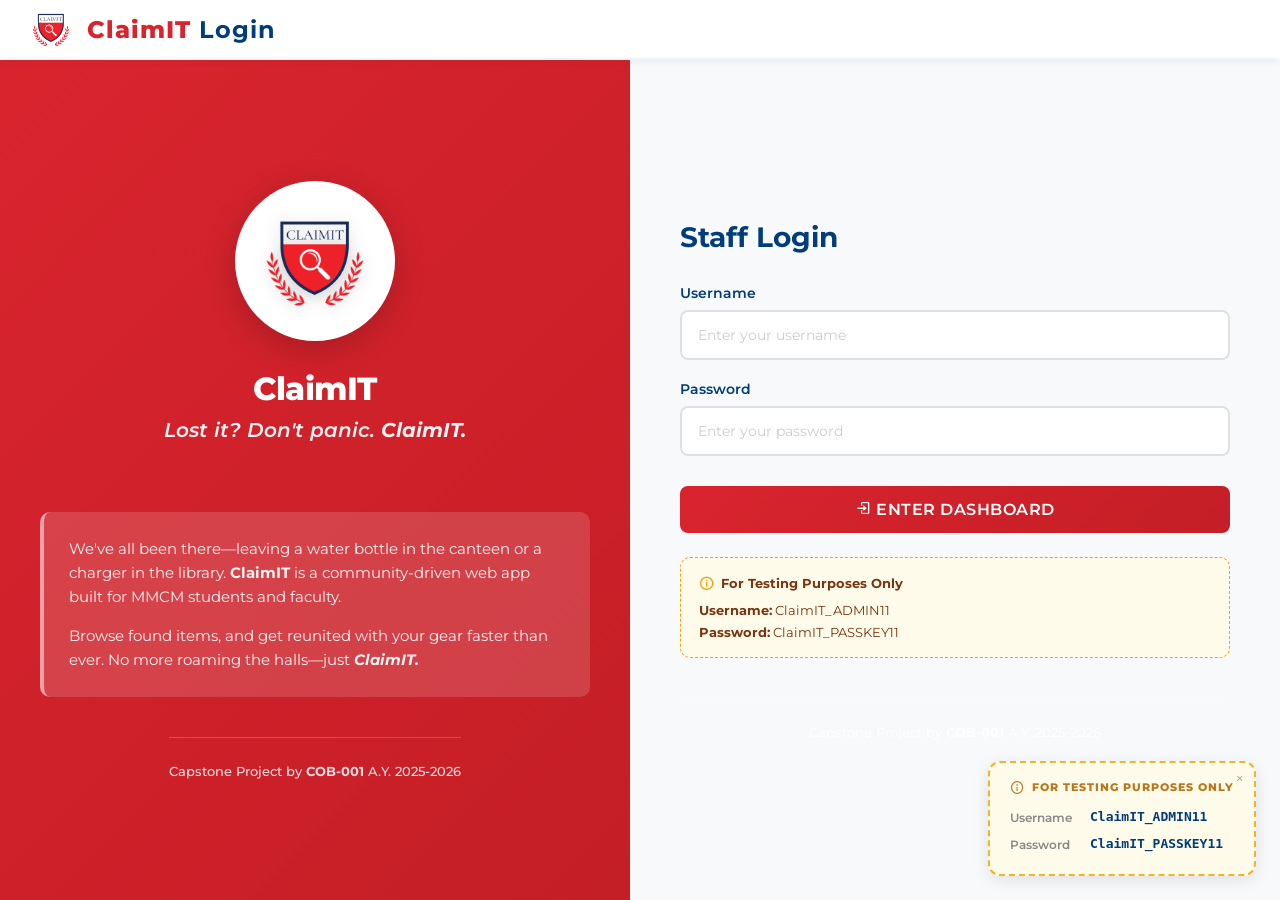
==== add_item.html @ 7726eb04 "Initial" ====
<!DOCTYPE html>
<html lang="en">
<head>
    <meta charset="UTF-8">
    <meta name="viewport" content="width=device-width, initial-scale=1.0">
    <title>Add Item | ClaimIT</title>
    <link rel="stylesheet" href="css/admin-style.css">
    <link href='https://unpkg.com/boxicons@2.1.4/css/boxicons.min.css' rel='stylesheet'>
    <link href="https://fonts.googleapis.com/css2?family=Montserrat:wght@400;500;600;700;800&display=swap" rel="stylesheet">
    <style>
        .navbar-app-logo{width:38px;height:38px;object-fit:contain;}
        .navbar-title-sub{color:#003d7a;font-weight:700;}
        .logout-btn{background:none;border:none;color:#d9242e;font-size:20px;cursor:pointer;padding:6px;border-radius:6px;}
        .logout-btn:hover{background:#f8d7da;}
        .admin_name{color:#333;font-weight:600;font-size:14px;margin-right:8px;}
        .navbar-profile{display:flex;align-items:center;}

        .add-item-form { max-width: 860px; margin: 0 auto; }

        .form-section {
            background: white; padding: 28px 30px;
            border-radius: 12px; box-shadow: 0 2px 8px rgba(0,61,122,0.08);
            margin-bottom: 24px;
        }
        .form-section h3 {
            color: #003d7a; margin-bottom: 22px; font-size: 17px; font-weight: 700;
            display: flex; align-items: center; gap: 10px;
            border-bottom: 2px solid #f0f5ff; padding-bottom: 14px;
        }
        .form-grid { display: grid; grid-template-columns: 1fr 1fr; gap: 20px; }
        .form-group { display: flex; flex-direction: column; }
        .form-group.full { grid-column: 1 / -1; }
        .form-group label {
            color: #003d7a; font-weight: 700; margin-bottom: 7px; font-size: 13px;
        }
        .form-group label .req { color: #d9242e; }
        .form-group input, .form-group select, .form-group textarea {
            padding: 11px 13px; border: 2px solid #e0e0e0; border-radius: 8px;
            font-size: 14px; font-family: inherit; transition: border-color 0.2s;
        }
        .form-group input:focus, .form-group select:focus, .form-group textarea:focus {
            outline: none; border-color: #d9242e; box-shadow: 0 0 0 3px rgba(217,36,46,0.1);
        }
        .form-group textarea { resize: vertical; min-height: 80px; }

        /* Image section */
        .image-grid {
            display: grid; grid-template-columns: 1fr 1fr; gap: 20px;
        }
        .capture-option {
            border: 2px dashed #d0dff5; border-radius: 12px; padding: 20px;
            text-align: center; background: #f8faff;
        }
        .capture-option h4 { color: #003d7a; margin-bottom:10px; font-size:15px; }
        .capture-option p  { color: #888; font-size:12px; margin-bottom:12px; }
        .capture-btn {
            display: block; width: 100%;
            padding: 10px; margin-bottom: 8px;
            background: linear-gradient(135deg, #d9242e, #c41e26);
            color: white; border: none; border-radius: 8px;
            font-size: 13px; font-weight: 700; cursor: pointer;
            font-family: inherit; transition: opacity 0.2s;
        }
        .capture-btn:hover { opacity: 0.88; }
        .capture-btn.secondary { background: #003d7a; }
        .capture-btn.stop      { background: #6c757d; }
        .capture-btn:disabled  { background: #ccc; cursor: not-allowed; }

        #cameraVideo, #imagePreview, #cameraPreview {
            width: 100%; max-height: 220px; border-radius: 8px;
            object-fit: cover; display: none; margin-bottom: 10px;
        }
        #imagePreview, #cameraPreview { object-fit: contain; background: #f0f5ff; }

        /* Preview strip */
        .img-preview-strip {
            width: 100%; height: 180px;
            border: 2px dashed #d0dff5; border-radius: 10px;
            display: flex; align-items: center; justify-content: center;
            background: #f8faff; overflow: hidden; margin-bottom: 16px;
        }
        .img-preview-strip img { width:100%; height:100%; object-fit:contain; }
        .img-preview-strip span { color:#aaa; font-size:13px; font-weight:600; }

        /* Form actions */
        .form-actions {
            display: flex; gap: 14px; justify-content: flex-end; margin-top: 6px;
        }
        .btn-submit {
            padding: 13px 32px; background: linear-gradient(135deg,#d9242e,#c41e26);
            color:white; border:none; border-radius:8px; font-size:14px;
            font-weight:700; cursor:pointer; font-family:inherit;
            transition: transform 0.2s, box-shadow 0.2s;
        }
        .btn-submit:hover { transform:translateY(-2px); box-shadow:0 6px 20px rgba(217,36,46,0.3); }
        .btn-cancel-link {
            padding: 13px 24px; background:#6c757d; color:white; border:none;
            border-radius:8px; font-size:14px; font-weight:700; cursor:pointer;
            font-family:inherit; text-decoration:none; display:inline-flex;
            align-items:center;
        }
        .btn-cancel-link:hover { background:#5a6268; }

        .alert {
            padding:14px 18px; border-radius:8px; margin-bottom:20px;
            border-left:4px solid; animation:slideDown 0.3s ease;
            display:flex; align-items:center; gap:10px; font-weight:600; font-size:14px;
        }
        .alert-success { background:#d4edda; color:#155724; border-color:#28a745; }
        .alert-error   { background:#f8d7da; color:#721c24; border-color:#d9242e; }
        @keyframes slideDown { from{opacity:0;transform:translateY(-10px)} to{opacity:1;transform:translateY(0)} }

        @media(max-width:768px) {
            .form-grid, .image-grid { grid-template-columns:1fr; }
            .form-actions { flex-direction:column; }
        }
    </style>
</head>
<body>

    <div id="sidebarMount"></div>
    <div id="navbarMount"></div>

    <section class="home-section">
        <div class="home-content">
            <h2 id="pageTitle" style="color:#003d7a;margin-bottom:24px;font-size:22px;">Add New Found Item</h2>

            <div id="alertArea"></div>

            <div class="add-item-form">

                <!-- Item Details -->
                <div class="form-section">
                    <h3><i class='bx bx-package'></i> Item Details</h3>
                    <div class="form-grid">
                        <div class="form-group">
                            <label>Item Name <span class="req">*</span></label>
                            <input type="text" id="item_name" placeholder="e.g., iPhone 13 Pro">
                        </div>
                        <div class="form-group">
                            <label>Category <span class="req">*</span></label>
                            <select id="category">
                                <option value="">-- Select Category --</option>
                                <option>Electronics</option><option>Clothing</option>
                                <option>Accessories</option><option>Books</option>
                                <option>IDs/Cards</option><option>Bags</option>
                                <option>School Supplies</option><option>Sports Equipment</option>
                                <option>Personal Items</option><option>Other</option>
                            </select>
                        </div>
                        <div class="form-group full">
                            <label>Location Found <span class="req">*</span></label>
                            <input type="text" id="found_location" placeholder="e.g., Library 2nd Floor, near study tables">
                        </div>
                    </div>
                </div>

                <!-- Description -->
                <div class="form-section">
                    <h3><i class='bx bx-info-circle'></i> Item Description</h3>
                    <div class="form-grid">
                        <div class="form-group">
                            <label>Brand</label>
                            <input type="text" id="brand" placeholder="e.g., Apple, Samsung, Nike">
                        </div>
                        <div class="form-group">
                            <label>Color</label>
                            <input type="text" id="color" placeholder="e.g., Black, Silver">
                        </div>
                        <div class="form-group">
                            <label>Amount / Quantity</label>
                            <input type="text" id="amount" placeholder="e.g., 1 piece, 2 units">
                        </div>
                        <div class="form-group">
                            <label>Other Notes</label>
                            <input type="text" id="notes" placeholder="Condition, markings, etc.">
                        </div>
                        <div class="form-group full">
                            <label>Full Description</label>
                            <textarea id="description" placeholder="Any additional details…"></textarea>
                        </div>
                    </div>
                </div>

                <!-- Photo -->
                <div class="form-section">
                    <h3><i class='bx bx-camera'></i> Item Photo</h3>

                    <div class="img-preview-strip" id="previewStrip">
                        <span>No photo selected yet</span>
                    </div>

                    <div class="image-grid">
                        <!-- Camera -->
                        <div class="capture-option">
                            <h4>📷 Webcam / Camera</h4>
                            <p>Capture using your device camera</p>
                            <video id="cameraVideo" playsinline autoplay muted></video>
                            <canvas id="canvas" style="display:none;"></canvas>
                            <img id="cameraPreview" alt="Captured">
                            <button type="button" class="capture-btn" id="startCameraBtn">▶ Start Camera</button>
                            <button type="button" class="capture-btn secondary" id="capturePhotoBtn" style="display:none;">📸 Capture Photo</button>
                            <button type="button" class="capture-btn stop"      id="stopCameraBtn"   style="display:none;">■ Stop Camera</button>
                        </div>
                        <!-- File Upload -->
                        <div class="capture-option">
                            <h4>📁 Upload File</h4>
                            <p>Choose an image from your device</p>
                            <img id="imagePreview" alt="Preview">
                            <button type="button" class="capture-btn" onclick="document.getElementById('fileInput').click()">
                                <i class='bx bx-upload'></i> Choose File
                            </button>
                            <input type="file" id="fileInput" accept="image/*" style="display:none;">
                            <p style="font-size:11px;color:#aaa;margin-top:8px;">JPG, PNG, GIF, WebP</p>
                        </div>
                    </div>
                </div>

                <!-- Actions -->
                <div class="form-actions">
                    <a href="admin.html" class="btn-cancel-link"><i class='bx bx-arrow-back'></i> Cancel</a>
                    <button type="button" class="btn-submit" id="submitBtn" onclick="submitForm()">
                        <i class='bx bx-plus-circle'></i> Add Item
                    </button>
                </div>

            </div>
        </div>
    </section>

    <script src="admin-state.js"></script>
    <script>
    requireAuth();

    let capturedDataUrl = null; // from webcam
    let uploadedDataUrl = null; // from file input
    let editItemId      = null;

    async function init() {
        await loadState();
        document.getElementById('sidebarMount').outerHTML = renderSidebar('add_item.html');
        document.getElementById('navbarMount').outerHTML  = renderNavbar('add_item.html');

        // Check edit mode
        const params = new URLSearchParams(window.location.search);
        if (params.has('edit')) {
            editItemId = parseInt(params.get('edit'));
            loadEditData(editItemId);
        }
    }

    function loadEditData(id) {
        const item = getItems().find(i => i.item_id == id);
        if (!item) return;
        document.getElementById('pageTitle').textContent = 'Edit Item';
        document.getElementById('submitBtn').innerHTML   = '<i class="bx bx-save"></i> Save Changes';
        document.getElementById('item_name').value     = item.item_name;
        document.getElementById('category').value      = item.category;
        document.getElementById('found_location').value= item.found_location;
        document.getElementById('description').value   = item.description;
        // Show existing image
        setPreview(item.image || 'assets/default/DEF.png');
    }

    /* ── SUBMIT ───────────────────────────── */
    function submitForm() {
        const name     = document.getElementById('item_name').value.trim();
        const category = document.getElementById('category').value;
        const location = document.getElementById('found_location').value.trim();

        if (!name)     { showAlert('Item Name is required.', 'error'); return; }
        if (!category) { showAlert('Please select a Category.', 'error'); return; }
        if (!location) { showAlert('Location Found is required.', 'error'); return; }

        const imgData = capturedDataUrl || uploadedDataUrl || null;

        if (editItemId) {
            // EDIT MODE
            const changes = {
                item_name:      name,
                category:       category,
                found_location: location,
                description:    buildDesc(),
            };
            if (imgData) changes.image = imgData;
            updateItem(editItemId, changes);
            showAlert(`✓ Item <strong>${name}</strong> updated successfully! Product Code: <strong>${getItems().find(i=>i.item_id==editItemId)?.product_code}</strong>`, 'success');
            setTimeout(() => window.location.href = 'admin.html', 2200);
        } else {
            // ADD MODE
            const newItem = addItem({
                item_name:      name,
                category:       category,
                found_location: location,
                brand:          document.getElementById('brand').value.trim(),
                color:          document.getElementById('color').value.trim(),
                amount:         document.getElementById('amount').value.trim(),
                description:    document.getElementById('description').value.trim(),
                previewImage:   imgData
            });
            showAlert(`✓ Item <strong>${name}</strong> added! Product Code: <strong>${newItem.product_code}</strong>`, 'success');
            resetForm();
        }
    }

    function buildDesc() {
        const parts = [];
        const b = document.getElementById('brand').value.trim();
        const c = document.getElementById('color').value.trim();
        const a = document.getElementById('amount').value.trim();
        const d = document.getElementById('description').value.trim();
        if (b) parts.push(`Brand: ${b}`);
        if (c) parts.push(`Color: ${c}`);
        if (a) parts.push(`Amount: ${a}`);
        if (d) parts.push(d);
        return parts.join(' | ') || 'No description provided.';
    }

    function resetForm() {
        ['item_name','brand','color','amount','notes','description'].forEach(id => {
            document.getElementById(id).value = '';
        });
        document.getElementById('category').value = '';
        document.getElementById('found_location').value = '';
        capturedDataUrl = null;
        uploadedDataUrl = null;
        document.getElementById('fileInput').value = '';
        document.getElementById('imagePreview').style.display  = 'none';
        document.getElementById('cameraPreview').style.display = 'none';
        setPreview(null);
    }

    /* ── ALERT ────────────────────────────── */
    function showAlert(msg, type) {
        const area = document.getElementById('alertArea');
        area.innerHTML = `
            <div class="alert alert-${type}">
                <i class='bx ${type==='success'?'bx-check-circle':'bx-x-circle'}'></i>
                <span>${msg}</span>
            </div>`;
        area.scrollIntoView({ behavior: 'smooth', block: 'nearest' });
        if (type === 'success') {
            setTimeout(() => area.innerHTML = '', 5000);
        }
    }

    /* ── IMAGE PREVIEW ────────────────────── */
    function setPreview(src) {
        const strip = document.getElementById('previewStrip');
        if (!src) {
            strip.innerHTML = '<span>No photo selected yet</span>';
        } else {
            strip.innerHTML = `<img src="${src}" onerror="this.src='assets/default/DEF.png'">`;
        }
    }

    // File upload
    document.getElementById('fileInput').addEventListener('change', e => {
        const file = e.target.files[0];
        if (!file) return;
        const reader = new FileReader();
        reader.onload = ev => {
            uploadedDataUrl = ev.target.result;
            capturedDataUrl = null;
            const prev = document.getElementById('imagePreview');
            prev.src = ev.target.result;
            prev.style.display = 'block';
            setPreview(ev.target.result);
        };
        reader.readAsDataURL(file);
    });

    // Webcam
    let cameraStream = null;
    document.getElementById('startCameraBtn').addEventListener('click', async () => {
        try {
            cameraStream = await navigator.mediaDevices.getUserMedia({ video: { facingMode:'environment' } });
            const vid = document.getElementById('cameraVideo');
            vid.srcObject = cameraStream;
            vid.play();
            vid.style.display = 'block';
            document.getElementById('startCameraBtn').style.display  = 'none';
            document.getElementById('capturePhotoBtn').style.display = 'block';
            document.getElementById('stopCameraBtn').style.display   = 'block';
        } catch(err) {
            showAlert('Camera error: ' + err.message, 'error');
        }
    });

    document.getElementById('capturePhotoBtn').addEventListener('click', () => {
        const vid    = document.getElementById('cameraVideo');
        const canvas = document.getElementById('canvas');
        canvas.width  = vid.videoWidth;
        canvas.height = vid.videoHeight;
        canvas.getContext('2d').drawImage(vid, 0, 0);
        capturedDataUrl = canvas.toDataURL('image/jpeg', 0.9);
        uploadedDataUrl = null;
        const prev = document.getElementById('cameraPreview');
        prev.src = capturedDataUrl;
        prev.style.display = 'block';
        setPreview(capturedDataUrl);
    });

    document.getElementById('stopCameraBtn').addEventListener('click', () => {
        if (cameraStream) cameraStream.getTracks().forEach(t => t.stop());
        document.getElementById('cameraVideo').style.display     = 'none';
        document.getElementById('startCameraBtn').style.display  = 'block';
        document.getElementById('capturePhotoBtn').style.display = 'none';
        document.getElementById('stopCameraBtn').style.display   = 'none';
    });

    init();
    </script>
</body>
</html>
---- css/admin-style.css ----
/* ============================================
   MAPÚA MCM FOUND ITEMS - ADMIN STYLE
   Red (#d9242e) & Blue (#003d7a) Theme
   ============================================ */

* { 
    margin: 0; 
    padding: 0; 
    box-sizing: border-box; 
    font-family: 'Montserrat', 'Segoe UI', sans-serif; 
}

body { 
    background-color: #f8f9fa; 
}

/* ============================================
   LOGIN NAVIGATION BAR
   ============================================ */

.login-navbar {
    background: white;
    box-shadow: 0 2px 8px rgba(0, 61, 122, 0.1);
    position: fixed;
    top: 0;
    left: 0;
    right: 0;
    z-index: 1000;
}

.navbar-container {
    max-width: 1400px;
    margin: 0 auto;
    padding: 8px 30px;
    display: flex;
    align-items: center;
    justify-content: space-between;
}

.navbar-brand {
    display: flex;
    align-items: center;
    gap: 15px;
    text-decoration: none;
    color: #003d7a;
}

.navbar-logo {
    width: 180px;
    height: auto;
}

.navbar-title {
    font-size: 24px;
    font-weight: 800;
    color: #d9242e;
    letter-spacing: 1px;
}

/* ============================================
   LOGIN PAGE STYLES - RED & BLUE THEME
   ============================================ */

.login-page-body {
    background: white !important;
    display: flex !important;
    flex-direction: column !important;
    margin: 0 !important;
    padding: 0 !important;
    min-height: 100vh !important;
    overflow: hidden;
}

.login-page-container {
    display: flex;
    width: 100%;
    flex: 1;
    background: white;
}

/* LEFT SIDE - RED BRANDING */
.login-left {
    flex: 1;
    background: linear-gradient(135deg, #d9242e 0%, #c41e26 100%);
    display: flex;
    flex-direction: column;
    justify-content: center;
    align-items: center;
    padding: 50px 40px;
    color: white;
}

.login-branding {
    text-align: center;
    margin-bottom: 50px;
    z-index: 20;
    position: relative;
}

.logo-container {
    background: white;
    padding: 30px;
    border-radius: 20px;
    display: inline-block;
    margin-bottom: 40px;
    box-shadow: 0 8px 24px rgba(0, 0, 0, 0.15);
}

.school-logo {
    width: 200px;
    height: auto;
    display: block;
}

.login-branding h1 {
    font-size: 48px;
    font-weight: 800;
    margin-bottom: 15px;
    letter-spacing: -0.5px;
}

.login-branding h1 {
    font-size: 32px;
    font-weight: 800;
    margin-bottom: 10px;
    letter-spacing: -0.5px;
}

.login-subtitle {
    font-size: 14px;
    color: rgba(255, 255, 255, 0.9);
    font-weight: 500;
    margin-bottom: 40px;
}

.login-tagline {
    font-size: 20px;
    color: rgba(255, 255, 255, 0.95);
    font-weight: 600;
    margin-bottom: 40px;
    font-style: italic;
}

.login-message {
    background: rgba(255, 255, 255, 0.15);
    padding: 25px;
    border-radius: 10px;
    border-left: 4px solid rgba(255, 255, 255, 0.5);
}

.login-message p {
    font-size: 15px;
    line-height: 1.6;
    margin-bottom: 15px;
    color: rgba(255, 255, 255, 0.95);
}

.login-message p:last-child {
    margin-bottom: 0;
}

.login-footer {
    margin-top: 40px;
    padding-top: 25px;
    border-top: 1px solid rgba(255, 255, 255, 0.2);
    text-align: center;
}

.login-footer p {
    font-size: 13px;
    color: rgba(255, 255, 255, 0.85);
    font-weight: 500;
}

/* RIGHT SIDE - LOGIN FORM */
.login-card {
    flex: 1;
    display: flex;
    flex-direction: column;
    justify-content: center;
    padding: 60px 50px;
    background: #f8f9fa;
}

.login-card h2 {
    color: #003d7a;
    margin-bottom: 30px;
    font-size: 28px;
    font-weight: 700;
}

.login-card form {
    display: flex;
    flex-direction: column;
    gap: 20px;
}

.form-group {
    display: flex;
    flex-direction: column;
}

.form-group label {
    color: #003d7a;
    font-weight: 600;
    margin-bottom: 8px;
    font-size: 14px;
}

.login-card input {
    padding: 14px 16px;
    border: 2px solid #e0e0e0;
    border-radius: 8px;
    font-size: 14px;
    transition: all 0.3s ease;
    font-family: inherit;
}

.login-card input:focus {
    outline: none;
    border-color: #d9242e;
    box-shadow: 0 0 0 3px rgba(217, 36, 46, 0.1);
    background-color: #fff;
}

.login-card input::placeholder {
    color: #ccc;
}

.login-submit {
    padding: 14px;
    background: linear-gradient(135deg, #d9242e 0%, #c41e26 100%);
    color: white;
    border: none;
    border-radius: 8px;
    font-size: 16px;
    font-weight: 600;
    cursor: pointer;
    transition: all 0.3s ease;
    text-transform: uppercase;
    letter-spacing: 0.5px;
    margin-top: 10px;
}

.login-submit:hover {
    transform: translateY(-2px);
    box-shadow: 0 6px 20px rgba(217, 36, 46, 0.3);
}

.login-submit:active {
    transform: translateY(0);
}

.login-error {
    color: #d9242e;
    font-size: 13px;
    margin-bottom: 15px;
    padding: 12px;
    background-color: #f8d7da;
    border-radius: 6px;
    border-left: 4px solid #d9242e;
}

.login-timeout {
    color: #ff9800;
    font-size: 13px;
    padding: 12px;
    background-color: #fff3e0;
    border-radius: 6px;
    margin-bottom: 20px;
    border-left: 4px solid #ff9800;
}

/* ============================================
   DASHBOARD/ADMIN PAGE STYLES
   ============================================ */

/* SIDEBAR */
.sidebar {
    position: fixed;
    height: 100%;
    width: 260px;
    background: linear-gradient(135deg, #d9242e 0%, #c41e26 100%);
    transition: all 0.5s ease;
    box-shadow: 4px 0 15px rgba(217, 36, 46, 0.2);
    z-index: 100;
}

.sidebar .logo-details {
    display: none;
}

.sidebar .nav-links {
    margin-top: 0;
    list-style: none;
    padding-top: 10px;
}

.sidebar .nav-links li {
    height: 55px;
    border-bottom: 1px solid rgba(255, 255, 255, 0.1);
}

.sidebar .nav-links li a {
    height: 100%;
    width: 100%;
    display: flex;
    align-items: center;
    text-decoration: none;
    color: rgba(255, 255, 255, 0.85);
    padding: 0 20px;
    transition: all 0.3s ease;
    font-weight: 500;
}

.sidebar .nav-links li a:hover {
    background: rgba(0, 0, 0, 0.1);
    color: white;
}

.sidebar .nav-links li a.active {
    background: rgba(0, 0, 0, 0.15);
    color: white;
    border-left: 4px solid white;
    padding-left: 16px;
}

.sidebar .nav-links li i {
    min-width: 50px;
    text-align: center;
    font-size: 20px;
    margin-right: 10px;
}

.sidebar .nav-links li.log_out {
    border-top: 2px solid rgba(255, 255, 255, 0.2);
    margin-top: auto;
}

.sidebar .nav-links li.log_out a {
    color: rgba(255, 255, 255, 0.9);
}

.sidebar .nav-links li.log_out a:hover {
    background: rgba(0, 0, 0, 0.2);
    color: white;
}

/* TOP NAVIGATION BAR */
.top-navbar {
    background: white;
    box-shadow: 0 2px 8px rgba(0, 61, 122, 0.1);
    position: fixed;
    top: 0;
    left: 0;
    right: 0;
    z-index: 999;
    padding: 0;
}

.navbar-container {
    max-width: 100%;
    margin: 0;
    padding: 12px 30px;
    display: flex;
    align-items: center;
    justify-content: space-between;
    margin-left: 0;
    height: 75px;
}

.navbar-brand {
    display: flex;
    align-items: center;
    gap: 15px;
    text-decoration: none;
    color: #003d7a;
}

.navbar-logo {
    width: 80px;
    height: auto;
}

.navbar-title {
    font-size: 22px;
    font-weight: 800;
    color: #d9242e;
    letter-spacing: 1px;
}

.navbar-profile {
    display: flex;
    align-items: center;
}

.admin_name {
    color: #333;
    font-weight: 600;
    font-size: 16px;
}

/* MAIN SECTION */
.home-section {
    position: relative;
    background: #f8f9fa;
    min-height: 100vh;
    left: 260px;
    width: calc(100% - 260px);
    transition: all 0.5s ease;
    margin-top: 75px;
    padding-top: 0;
}

.home-content {
    padding: 30px;
}

/* STATISTICS SECTIONS */
.stats-section {
    margin-bottom: 40px;
}

.stats-header {
    display: flex;
    justify-content: space-between;
    align-items: center;
    margin-bottom: 20px;
}

.stats-header h3 {
    color: #003d7a;
    font-size: 20px;
    font-weight: 700;
    margin: 0;
}

.toggle-btn {
    background: linear-gradient(135deg, #d9242e 0%, #c41e26 100%);
    color: white;
    border: none;
    width: 50px;
    height: 50px;
    border-radius: 8px;
    display: flex;
    align-items: center;
    justify-content: center;
    cursor: pointer;
    transition: all 0.3s ease;
    font-size: 24px;
    box-shadow: 0 4px 12px rgba(217, 36, 46, 0.2);
}

.toggle-btn:hover {
    transform: translateY(-3px);
    box-shadow: 0 6px 20px rgba(217, 36, 46, 0.4);
}

.toggle-btn:active {
    transform: translateY(-1px);
}

/* FILTER SECTION */
.filter-section {
    background: white;
    padding: 30px;
    border-radius: 12px;
    box-shadow: 0 2px 8px rgba(0, 61, 122, 0.08);
    margin-bottom: 30px;
}

.filter-section h3 {
    color: #003d7a;
    margin-bottom: 20px;
    font-size: 18px;
    font-weight: 700;
}

.filter-form {
    display: flex;
    flex-direction: column;
    gap: 20px;
}

.filter-row {
    display: grid;
    grid-template-columns: repeat(auto-fit, minmax(200px, 1fr));
    gap: 15px;
    align-items: flex-end;
}

.filter-group {
    display: flex;
    flex-direction: column;
}

.filter-group label {
    color: #003d7a;
    font-weight: 600;
    margin-bottom: 8px;
    font-size: 14px;
}

.filter-group select,
.filter-group input[type="date"] {
    padding: 12px;
    border: 2px solid #e0e0e0;
    border-radius: 8px;
    font-size: 14px;
    font-family: inherit;
    transition: all 0.3s ease;
}

.filter-group select:focus,
.filter-group input[type="date"]:focus {
    outline: none;
    border-color: #d9242e;
    box-shadow: 0 0 0 3px rgba(217, 36, 46, 0.1);
}

.filter-btn {
    padding: 12px 24px;
    background: linear-gradient(135deg, #d9242e 0%, #c41e26 100%);
    color: white;
    border: none;
    border-radius: 8px;
    font-size: 14px;
    font-weight: 600;
    cursor: pointer;
    transition: all 0.3s ease;
    text-transform: uppercase;
    letter-spacing: 0.5px;
}

.filter-btn:hover {
    transform: translateY(-2px);
    box-shadow: 0 6px 20px rgba(217, 36, 46, 0.3);
}

.filter-btn.clear-btn {
    background: #6c757d;
}

.filter-btn.clear-btn:hover {
    background: #5a6268;
    box-shadow: 0 6px 20px rgba(90, 98, 104, 0.3);
}

/* OVERVIEW BOXES */
.overview-boxes {
    display: grid;
    grid-template-columns: repeat(auto-fit, minmax(250px, 1fr));
    gap: 25px;
    margin-bottom: 40px;
    max-height: 1000px;
    overflow: hidden;
    transition: max-height 0.3s ease;
}

.overview-boxes.collapsed {
    max-height: 0;
}

.box {
    background: white;
    padding: 30px;
    border-radius: 12px;
    box-shadow: 0 2px 8px rgba(0, 61, 122, 0.08);
    transition: all 0.3s ease;
    border-top: 4px solid #d9242e;
}

.box:hover {
    transform: translateY(-4px);
    box-shadow: 0 8px 20px rgba(217, 36, 46, 0.15);
}

.box .right-side {
    display: flex;
    flex-direction: column;
}

.box-topic {
    font-size: 14px;
    color: #666;
    font-weight: 600;
    text-transform: uppercase;
    letter-spacing: 0.5px;
    margin-bottom: 10px;
}

.box .number {
    font-size: 36px;
    font-weight: 700;
    color: #003d7a;
}

/* TABLE STYLES */
.items-table-container {
    background: white;
    padding: 30px;
    border-radius: 12px;
    box-shadow: 0 2px 8px rgba(0, 61, 122, 0.08);
    overflow-x: auto;
}

.items-table-container h3 {
    color: #003d7a;
    margin-bottom: 20px;
    font-size: 20px;
    font-weight: 700;
}

table {
    width: 100%;
    border-collapse: collapse;
    margin-top: 0;
}

table thead {
    background: #f0f5ff;
    border-bottom: 2px solid #003d7a;
}

table th {
    padding: 16px;
    color: #003d7a;
    font-weight: 700;
    text-align: left;
    font-size: 14px;
    text-transform: uppercase;
    letter-spacing: 0.5px;
}

table td {
    padding: 16px;
    border-bottom: 1px solid #e8e8e8;
    color: #333;
    font-size: 14px;
}

/* Description cell styling */
.description-cell {
    color: #666;
    font-size: 13px;
    cursor: pointer;
    padding: 6px 10px;
    background: #f8f9fa;
    border-radius: 4px;
    display: inline-block;
    max-width: 200px;
    overflow: visible;
    text-overflow: ellipsis;
    white-space: nowrap;
    border-left: 3px solid #d9242e;
    transition: all 0.3s ease;
    position: relative;
    user-select: none;
}

.description-cell:active {
    background: #e8eef5;
    color: #003d7a;
    transform: scale(0.98);
}

/* Custom tooltip */
.description-tooltip {
    display: none;
    position: fixed;
    z-index: 9999;
    background-color: #003d7a;
    color: #fff;
    text-align: left;
    padding: 12px 15px;
    border-radius: 8px;
    border-left: 4px solid #d9242e;
    font-size: 13px;
    line-height: 1.5;
    max-width: 300px;
    word-wrap: break-word;
    white-space: normal;
    box-shadow: 0 8px 24px rgba(0, 61, 122, 0.3);
    font-family: inherit;
    animation: tooltipFadeIn 0.3s ease;
}

@keyframes tooltipFadeIn {
    from {
        opacity: 0;
        transform: translateY(10px);
    }
    to {
        opacity: 1;
        transform: translateY(0);
    }
}

/* Arrow for tooltip */
.description-tooltip::after {
    content: "";
    position: absolute;
    top: -10px;
    left: 50%;
    margin-left: -5px;
    border-width: 5px;
    border-style: solid;
    border-color: transparent transparent #003d7a transparent;
}

.description-cell.show-tooltip .description-tooltip {
    display: block !important;
}

table tbody tr {
    transition: all 0.2s ease;
}

table tbody tr:hover {
    background-color: #f8f9fa;
}

table tbody tr:last-child td {
    border-bottom: none;
}

/* EMPTY STATE */
table td[colspan] {
    text-align: center;
    color: #999;
    padding: 40px !important;
    font-style: italic;
}

/* ACTION BUTTONS */
.action-btn {
    padding: 8px 12px;
    margin: 2px;
    border: none;
    border-radius: 6px;
    cursor: pointer;
    font-size: 13px;
    font-weight: 600;
    transition: all 0.2s ease;
    text-decoration: none;
    display: inline-block;
}

.action-btn.edit {
    background-color: #003d7a;
    color: white;
}

.action-btn.edit:hover {
    background-color: #002857;
}

.action-btn.delete {
    background-color: #d9242e;
    color: white;
}

.action-btn.delete:hover {
    background-color: #b71b24;
}

.action-btn.view {
    background-color: #28a745;
    color: white;
}

.action-btn.view:hover {
    background-color: #1e7e34;
}

/* RESPONSIVE - ONLY MOBILE OPTIMIZATIONS */

/* Tablets - minimal changes */
@media (max-width: 1024px) {
    .navbar-container {
        padding: 12px 15px;
    }
}

/* Small tablets and landscape phones */
@media (max-width: 900px) {
    .sidebar {
        width: 80px;
    }

    .home-section {
        left: 80px;
        width: calc(100% - 80px);
    }

    .navbar-container {
        padding: 10px 15px;
    }

    .sidebar .nav-links li a span {
        display: none;
    }

    .sidebar .logo_name {
        display: none;
    }

    .sidebar .nav-links li a {
        justify-content: center;
    }

    .home-content {
        padding: 15px;
    }

    .filter-row {
        flex-direction: column;
        gap: 15px;
    }

    .filter-group {
        width: 100%;
    }

    .filter-btn {
        width: 100%;
    }

    table {
        font-size: 13px;
    }

    table th, table td {
        padding: 10px;
    }
}

/* Mobile phones */
@media (max-width: 768px) {
    .sidebar {
        width: 70px;
    }

    .home-section {
        left: 70px;
        width: calc(100% - 70px);
    }

    .navbar-container {
        padding: 8px 12px;
        gap: 10px;
    }

    .navbar-brand {
        gap: 8px;
    }

    .navbar-logo {
        width: 45px;
    }

    .navbar-title {
        font-size: 15px;
    }

    .navbar-profile {
        font-size: 12px;
    }

    .home-content {
        padding: 12px;
    }

    .filter-section {
        padding: 12px;
    }

    .filter-group input,
    .filter-group select {
        font-size: 14px;
        padding: 10px;
    }

    .items-table-container {
        overflow-x: auto;
        -webkit-overflow-scrolling: touch;
    }

    table {
        font-size: 12px;
    }

    table th, table td {
        padding: 8px;
    }

    .action-btn {
        padding: 6px 10px;
        font-size: 11px;
    }

    .overview-boxes {
        grid-template-columns: 1fr;
        gap: 12px;
    }

    .description-cell {
        max-width: 100px;
    }

    h2 {
        font-size: 20px;
    }

    h3 {
        font-size: 15px;
    }
}

/* Small phones */
@media (max-width: 480px) {
    .sidebar {
        width: 60px;
    }

    .home-section {
        left: 60px;
        width: calc(100% - 60px);
        margin-top: 60px;
    }

    .top-navbar {
        height: auto;
    }

    .navbar-container {
        padding: 8px;
        height: auto;
    }

    .navbar-brand {
        gap: 5px;
        flex: 1;
    }

    .navbar-logo {
        width: 35px;
    }

    .navbar-title {
        font-size: 13px;
    }

    .navbar-profile {
        display: none;
    }

    .home-content {
        padding: 8px;
    }

    .filter-section {
        padding: 8px;
    }

    .filter-group label {
        font-size: 12px;
    }

    .filter-group input,
    .filter-group select {
        font-size: 13px;
        padding: 8px;
    }

    .filter-btn {
        font-size: 11px;
        padding: 10px;
    }

    table {
        font-size: 10px;
        min-width: 100%;
    }

    table th, table td {
        padding: 6px;
    }

    .action-btn {
        padding: 5px 8px;
        font-size: 9px;
    }

    .badge {
        font-size: 9px;
        padding: 3px 6px;
    }

    h2 {
        font-size: 16px;
        margin-bottom: 10px;
    }

    h3 {
        font-size: 13px;
    }

    .box {
        padding: 12px;
    }

    .number {
        font-size: 20px;
    }

    .box-topic {
        font-size: 11px;
    }

    .modal-content {
        width: 90%;
        margin: 30% auto;
    }

    .modal-footer {
        flex-direction: column;
        gap: 8px;
    }

    .btn-cancel,
    .btn-archive {
        width: 100%;
        font-size: 12px;
    }

    .month-selector input[type="month"] {
        width: 100%;
    }
}

.category-breakdown {
    background: white;
    padding: 30px;
    border-radius: 12px;
    box-shadow: 0 2px 8px rgba(0, 61, 122, 0.08);
    overflow-x: auto;
    margin-top: 20px;
}

.category-breakdown table {
    width: 100%;
    border-collapse: collapse;
}

.category-breakdown table thead {
    background: #f0f5ff;
    border-bottom: 2px solid #003d7a;
}

.category-breakdown table th {
    padding: 16px;
    color: #003d7a;
    font-weight: 700;
    text-align: left;
    font-size: 14px;
    text-transform: uppercase;
    letter-spacing: 0.5px;
}

.category-breakdown table td {
    padding: 16px;
    border-bottom: 1px solid #e8e8e8;
    color: #333;
    font-size: 14px;
}

.category-breakdown table tbody tr:hover {
    background-color: #f8f9fa;
}

.filter-section h4 {
    color: #003d7a;
    font-size: 16px;
    font-weight: 700;
    margin-bottom: 15px;
}

/* ITEM DETAILS PAGE */
.item-details-container {
    background: white;
    padding: 30px;
    border-radius: 12px;
    box-shadow: 0 2px 8px rgba(0, 61, 122, 0.08);
}

.item-header {
    display: flex;
    justify-content: space-between;
    align-items: center;
    margin-bottom: 30px;
    border-bottom: 2px solid #f0f5ff;
    padding-bottom: 20px;
}

.item-header h2 {
    color: #003d7a;
    font-size: 28px;
    font-weight: 700;
    margin: 0;
}

.back-link {
    display: flex;
    align-items: center;
    gap: 8px;
    color: #d9242e;
    text-decoration: none;
    font-weight: 600;
    transition: all 0.3s ease;
}

.back-link:hover {
    color: #003d7a;
    gap: 12px;
}

.item-content {
    display: grid;
    grid-template-columns: 1fr 2fr;
    gap: 40px;
}

.item-image-container {
    background: #f8f9fa;
    border-radius: 12px;
    overflow: hidden;
    display: flex;
    align-items: center;
    justify-content: center;
    min-height: 400px;
}

.item-image {
    width: 100%;
    height: 100%;
    object-fit: cover;
}

.item-info {
    display: flex;
    flex-direction: column;
    gap: 30px;
}

.info-grid {
    display: grid;
    grid-template-columns: 1fr 1fr;
    gap: 20px;
}

.info-item {
    display: flex;
    flex-direction: column;
}

.info-item.full-width {
    grid-column: 1 / -1;
}

.info-item label {
    color: #003d7a;
    font-weight: 700;
    font-size: 14px;
    text-transform: uppercase;
    letter-spacing: 0.5px;
    margin-bottom: 8px;
}

.info-item p {
    color: #333;
    font-size: 16px;
    line-height: 1.6;
    margin: 0;
}

.item-actions {
    display: flex;
    gap: 12px;
    flex-wrap: wrap;
}

.item-actions .action-btn {
    display: inline-flex;
    align-items: center;
    gap: 8px;
    padding: 12px 20px;
    border: none;
    border-radius: 8px;
    font-size: 14px;
    font-weight: 600;
    cursor: pointer;
    text-decoration: none;
    transition: all 0.3s ease;
    text-transform: uppercase;
    letter-spacing: 0.5px;
}

.item-actions .action-btn.view {
    background-color: #003d7a;
    color: white;
}

.item-actions .action-btn.view:hover {
    background-color: #002857;
}

.item-actions .action-btn.edit {
    background-color: #0066cc;
    color: white;
}

.item-actions .action-btn.edit:hover {
    background-color: #003d7a;
}

.item-actions .action-btn.delete {
    background-color: #d9242e;
    color: white;
}

.item-actions .action-btn.delete:hover {
    background-color: #b71b24;
}

/* RESPONSIVE */
@media (max-width: 768px) {
    .item-content {
        grid-template-columns: 1fr;
    }

    .item-header {
        flex-direction: column;
        align-items: flex-start;
        gap: 15px;
    }

    .info-grid {
        grid-template-columns: 1fr;
    }

    .item-actions {
        flex-direction: column;
    }

    .item-actions .action-btn {
        width: 100%;
        justify-content: center;
    }
}

/* MODAL STYLES */
.modal {
    display: none;
    position: fixed;
    z-index: 2000;
    left: 0;
    top: 0;
    width: 100%;
    height: 100%;
    background-color: rgba(0, 0, 0, 0.5);
    animation: fadeIn 0.3s ease;
}

@keyframes fadeIn {
    from { opacity: 0; }
    to { opacity: 1; }
}

.modal-content {
    background-color: white;
    margin: 5% auto;
    padding: 0;
    border-radius: 12px;
    box-shadow: 0 8px 32px rgba(0, 61, 122, 0.2);
    width: 90%;
    max-width: 500px;
    animation: slideIn 0.3s ease;
}

@keyframes slideIn {
    from {
        transform: translateY(-50px);
        opacity: 0;
    }
    to {
        transform: translateY(0);
        opacity: 1;
    }
}

.modal-header {
    display: flex;
    justify-content: space-between;
    align-items: center;
    padding: 20px 25px;
    border-bottom: 2px solid #f0f5ff;
}

.modal-header h2 {
    color: #003d7a;
    font-size: 22px;
    font-weight: 700;
    margin: 0;
}

.modal-close {
    background: none;
    border: none;
    color: #666;
    font-size: 28px;
    cursor: pointer;
    transition: all 0.3s ease;
    padding: 0;
    width: 40px;
    height: 40px;
    display: flex;
    align-items: center;
    justify-content: center;
}

.modal-close:hover {
    color: #d9242e;
    background: #f8f9fa;
    border-radius: 6px;
}

.modal-body {
    padding: 25px;
}

.modal-body p {
    color: #333;
    font-size: 14px;
    margin: 0 0 15px 0;
    line-height: 1.6;
}

.modal-body textarea {
    width: 100%;
    padding: 12px;
    border: 2px solid #e0e0e0;
    border-radius: 8px;
    font-size: 14px;
    font-family: inherit;
    resize: vertical;
    min-height: 120px;
    transition: all 0.3s ease;
    box-sizing: border-box;
}

.modal-body textarea:focus {
    outline: none;
    border-color: #d9242e;
    box-shadow: 0 0 0 3px rgba(217, 36, 46, 0.1);
}

.modal-body textarea::placeholder {
    color: #999;
}

.modal-footer {
    display: flex;
    gap: 10px;
    justify-content: flex-end;
    padding: 20px 25px;
    border-top: 1px solid #f0f5ff;
}

.btn-cancel,
.btn-archive {
    padding: 12px 24px;
    border: none;
    border-radius: 8px;
    font-size: 14px;
    font-weight: 600;
    cursor: pointer;
    transition: all 0.3s ease;
    text-transform: uppercase;
    letter-spacing: 0.5px;
}

.btn-cancel {
    background-color: #6c757d;
    color: white;
}

.btn-cancel:hover {
    background-color: #5a6268;
    transform: translateY(-2px);
}

.btn-archive {
    background: linear-gradient(135deg, #d9242e 0%, #c41e26 100%);
    color: white;
}

.btn-archive:hover {
    transform: translateY(-2px);
    box-shadow: 0 6px 20px rgba(217, 36, 46, 0.3);
}

/* STATISTICS PAGE STYLES */
.month-selector {
    display: flex;
    align-items: center;
    gap: 15px;
}

.month-selector form {
    display: flex;
    align-items: center;
    gap: 10px;
}

.month-selector input[type="month"] {
    padding: 10px 15px;
    border: 2px solid #d9242e;
    border-radius: 8px;
    font-size: 14px;
    font-family: 'Montserrat', sans-serif;
    font-weight: 600;
    color: #003d7a;
    cursor: pointer;
    transition: all 0.3s ease;
}

.month-selector input[type="month"]:hover {
    border-color: #003d7a;
    box-shadow: 0 2px 8px rgba(0, 61, 122, 0.1);
}

.month-selector input[type="month"]:focus {
    outline: none;
    border-color: #003d7a;
    box-shadow: 0 0 0 3px rgba(0, 61, 122, 0.1);
}

.month-selector span {
    color: #333;
    font-weight: 600;
    font-size: 14px;
}

.category-breakdown {
    background: white;
    padding: 30px;
    border-radius: 12px;
    box-shadow: 0 2px 8px rgba(0, 61, 122, 0.08);
    overflow-x: auto;
    margin-top: 20px;
}

.category-breakdown table {
    width: 100%;
    border-collapse: collapse;
}

.category-breakdown table thead {
    background: #f0f5ff;
    border-bottom: 2px solid #003d7a;
}

.category-breakdown table th {
    padding: 16px;
    color: #003d7a;
    font-weight: 700;
    text-align: left;
    font-size: 14px;
    text-transform: uppercase;
    letter-spacing: 0.5px;
}

.category-breakdown table td {
    padding: 16px;
    border-bottom: 1px solid #e8e8e8;
    color: #333;
    font-size: 14px;
}

.category-breakdown table tbody tr:hover {
    background-color: #f8f9fa;
}

.filter-section h4 {
    color: #003d7a;
    font-size: 16px;
    font-weight: 700;
    margin-bottom: 15px;
}

/* UTILITY CLASSES */
.text-success {
    color: #28a745;
}

.text-danger {
    color: #d9242e;
}

.text-warning {
    color: #ff9800;
}

.text-info {
    color: #003d7a;
}

.badge {
    display: inline-block;
    padding: 6px 12px;
    border-radius: 20px;
    font-size: 12px;
    font-weight: 600;
    text-transform: uppercase;
}

.badge-success {
    background-color: #d4edda;
    color: #155724;
}

.badge-warning {
    background-color: #fff3cd;
    color: #856404;
}

.badge-danger {
    background-color: #f8d7da;
    color: #721c24;
}

.badge-info {
    background-color: #d1ecf1;
    color: #0c5460;
}
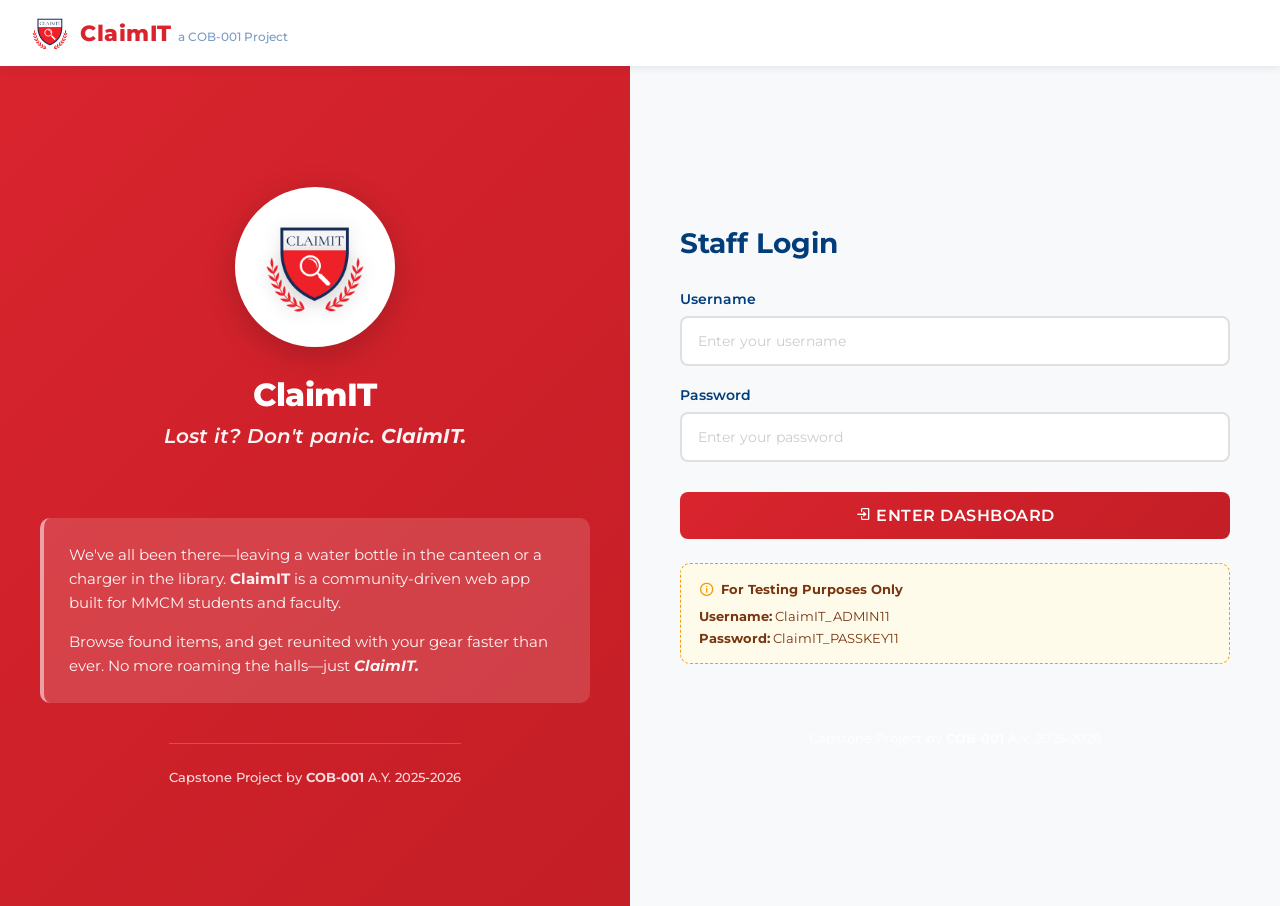
==== commit 8958e92b: "Fixed Issues" ====
--- a/add_item.html
+++ b/add_item.html
@@ -3,7 +3,8 @@
 <head>
     <meta charset="UTF-8">
     <meta name="viewport" content="width=device-width, initial-scale=1.0">
-    <title>Add Item | ClaimIT</title>
+    <title>ClaimIT | Add Item</title>
+    <link rel="icon" type="image/png" href="assets/logo/app_logo.png">
     <link rel="stylesheet" href="css/admin-style.css">
     <link href='https://unpkg.com/boxicons@2.1.4/css/boxicons.min.css' rel='stylesheet'>
     <link href="https://fonts.googleapis.com/css2?family=Montserrat:wght@400;500;600;700;800&display=swap" rel="stylesheet">
